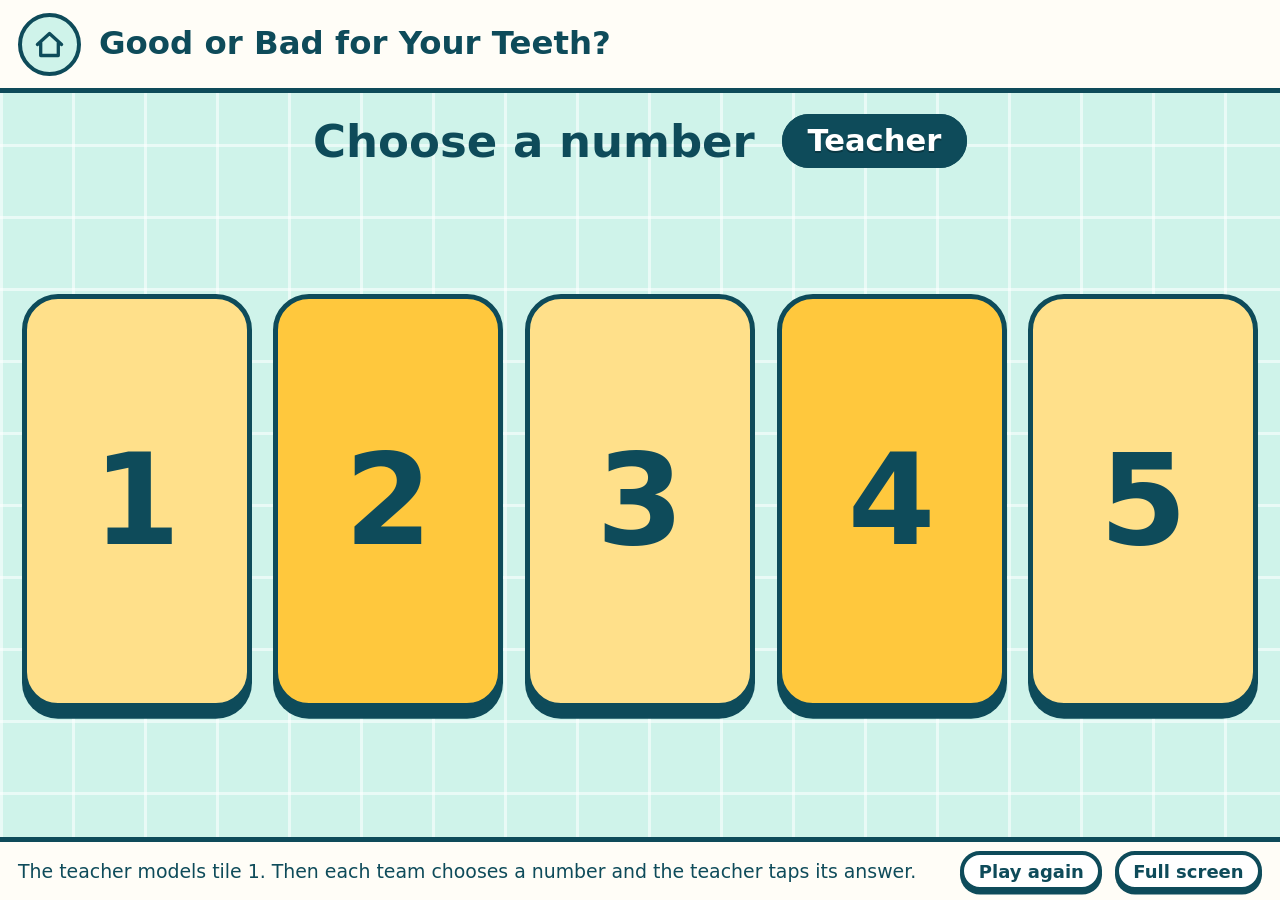
==== game1-good-or-bad.html @ 9997c7ab "Add files via upload" ====
<!doctype html>
<html lang="en">
<head>
<meta charset="utf-8">
<meta name="viewport" content="width=device-width, initial-scale=1">
<title>Good or Bad for Your Teeth? | Dental Care Games</title>
<style>
:root{
  --ink:#0E4B5A; --mint:#CFF3EA; --mint-deep:#9FE3D3; --enamel:#FFFDF7; --good:#22A55B; --bad:#E5484D; --sun:#FFC83D;
  --red:#E5484D; --blue:#3B82F6; --green:#22A55B; --yellow:#F2B705;
  --font: ui-rounded, "Arial Rounded MT Bold", "Nunito", "Trebuchet MS", "Segoe UI", system-ui, sans-serif;
}
*{box-sizing:border-box}
html,body{height:100%;margin:0}
body{
  font-family:var(--font); color:var(--ink); background-color:var(--mint);
  background-image:linear-gradient(rgba(255,255,255,.55) 3px,transparent 3px),linear-gradient(90deg,rgba(255,255,255,.55) 3px,transparent 3px);
  background-size:72px 72px; display:flex; flex-direction:column; overflow:hidden; user-select:none; -webkit-user-select:none;
}
button{font-family:inherit;color:inherit;cursor:pointer}
button:focus-visible,a:focus-visible{outline:5px solid var(--sun);outline-offset:3px}
.art{display:block;width:100%;height:100%}

/* top bar */
.bar{display:flex;align-items:center;gap:2vmin;padding:1.4vmin 2vmin;background:var(--enamel);border-bottom:.6vmin solid var(--ink)}
.bar h1{font-size:clamp(18px,3.6vmin,44px);margin:0;line-height:1.1;flex:0 1 auto}
.home{flex:none;width:7vmin;height:7vmin;min-width:44px;min-height:44px;border-radius:50%;background:var(--mint);border:.5vmin solid var(--ink);display:grid;place-items:center;text-decoration:none}
.home svg{width:60%;height:60%}
#teams{margin-left:auto;display:flex;gap:1.2vmin}
.team{position:relative;display:flex;align-items:center;gap:1vmin;padding:.8vmin 1.4vmin;border-radius:3vmin;border:.5vmin solid var(--ink);background:var(--c);color:#fff;font-weight:700;opacity:.55;transition:transform .2s,opacity .2s}
.team.on{opacity:1;transform:translateY(.6vmin) scale(1.08);box-shadow:0 .8vmin 0 var(--ink)}
.team .nm{font-size:clamp(12px,2.2vmin,26px);text-shadow:0 2px 0 rgba(0,0,0,.25)}
.team .sc{font-size:clamp(18px,4vmin,48px);min-width:1.4em;text-align:center;background:#fff;color:var(--ink);border-radius:2vmin;padding:0 .8vmin;line-height:1.25}
.team .adj{display:flex;flex-direction:column;gap:.3vmin}
.team .adj button{width:3.2vmin;height:3.2vmin;min-width:22px;min-height:22px;border-radius:50%;border:.3vmin solid var(--ink);background:#fff;color:var(--ink);font-size:clamp(11px,2vmin,20px);line-height:1;padding:0;font-weight:800}
.team.pop .sc{animation:pop .5s}
@keyframes pop{40%{transform:scale(1.5)}}

/* stage */
#stage{flex:1;min-height:0;position:relative;display:flex;align-items:center;justify-content:center;padding:2.4vmin}
.foot{display:flex;align-items:center;gap:1.4vmin;padding:1vmin 2vmin;background:var(--enamel);border-top:.6vmin solid var(--ink);font-size:clamp(12px,2.1vmin,22px)}
.foot .sp{flex:1}
.btn{border:.5vmin solid var(--ink);background:#fff;border-radius:3vmin;padding:1vmin 2.4vmin;font-size:clamp(14px,2.6vmin,30px);font-weight:700;box-shadow:0 .7vmin 0 var(--ink);transition:transform .08s,box-shadow .08s}
.btn:active{transform:translateY(.5vmin);box-shadow:0 .2vmin 0 var(--ink)}
.btn.small{font-size:clamp(12px,2vmin,20px);padding:.6vmin 1.6vmin;box-shadow:0 .4vmin 0 var(--ink)}
.btn.go{background:var(--sun)}
a.btn{color:var(--ink);text-decoration:none;display:inline-block}
.btn.good{background:var(--good);color:#fff}
.btn.bad{background:var(--bad);color:#fff}
.btn[disabled]{opacity:.45;cursor:default}
.card{background:var(--enamel);border:.6vmin solid var(--ink);border-radius:4vmin;box-shadow:0 1.2vmin 0 var(--ink)}
.turn{font-size:clamp(16px,3.4vmin,40px);font-weight:700;padding:.6vmin 2.4vmin;border-radius:3vmin;border:.5vmin solid var(--ink);background:var(--c);color:#fff;text-shadow:0 2px 0 rgba(0,0,0,.25)}
.big{font-size:clamp(28px,8vmin,110px);font-weight:800;line-height:1}
.phrase{font-size:clamp(20px,5vmin,64px);font-weight:700}
.goodc{color:var(--good)} .badc{color:var(--bad)}
.hidden{display:none !important}
.shake{animation:shake .4s}
@keyframes shake{20%{transform:translateX(-2vmin)}40%{transform:translateX(2vmin)}60%{transform:translateX(-1.2vmin)}80%{transform:translateX(1.2vmin)}}
.pulse{animation:pulse .6s}
@keyframes pulse{50%{transform:scale(1.05)}}

/* overlay */
.over{position:absolute;inset:0;background:rgba(14,75,90,.55);display:flex;align-items:center;justify-content:center;padding:3vmin;z-index:5}
.panel{width:min(100%,150vmin);max-height:100%;padding:3vmin 4vmin;display:flex;flex-direction:column;align-items:center;gap:2vmin;text-align:center}
.finish h2{font-size:clamp(28px,7vmin,96px);margin:0}
.finish .rows{display:flex;gap:2vmin;align-items:flex-end}
.finish .res{display:flex;flex-direction:column;align-items:center;gap:1vmin;font-weight:700;font-size:clamp(14px,2.8vmin,32px)}
.finish .res .col{width:13vmin;border:.5vmin solid var(--ink);border-radius:2vmin 2vmin 0 0;background:var(--c);display:flex;align-items:flex-start;justify-content:center;color:#fff;font-size:clamp(22px,5vmin,64px);padding-top:.6vmin;text-shadow:0 2px 0 rgba(0,0,0,.25)}
.finish .crown{width:9vmin;height:9vmin}
.stars{position:absolute;inset:0;pointer-events:none;overflow:hidden;z-index:6}
.stars i{position:absolute;width:5vmin;height:5vmin;animation:fly 1.1s ease-out forwards}
@keyframes fly{to{transform:translate(var(--dx),var(--dy)) rotate(260deg) scale(.4);opacity:0}}
@media (prefers-reduced-motion:reduce){*{animation-duration:.01s !important;transition-duration:.01s !important}}

.g1{width:100%;height:100%;display:flex;flex-direction:column;gap:2vmin;align-items:center}
.head{display:flex;gap:3vmin;align-items:center}
.grid{flex:1;min-height:0;display:grid;grid-template-columns:repeat(5,1fr);grid-template-rows:minmax(0,46vmin);align-content:center;gap:2.4vmin;width:min(100%,160vmin)}
.tile{border:.6vmin solid var(--ink);border-radius:4vmin;background:var(--sun);box-shadow:0 1.2vmin 0 var(--ink);font-size:clamp(40px,14vmin,180px);font-weight:800;display:grid;place-items:center;min-height:0;padding:0}
.tile:nth-child(odd){background:#FFE08A}
.tile:active{transform:translateY(.8vmin);box-shadow:0 .4vmin 0 var(--ink)}
.tile.done{background:#fff;box-shadow:none;padding:1vmin;border-width:1vmin}
.tile.done.g{border-color:var(--good)} .tile.done.b{border-color:var(--bad)}
.pic{width:min(36vmin,50%);aspect-ratio:1;background:#fff;border:.6vmin solid var(--ink);border-radius:4vmin;padding:1.5vmin}
.row{display:flex;gap:3vmin;align-items:center;justify-content:center;flex-wrap:wrap}
.ansb{display:flex;align-items:center;gap:1.4vmin;font-size:clamp(22px,6vmin,72px);padding:1vmin 4vmin 1vmin 2vmin}
.ico{display:inline-block;width:9vmin;height:9vmin;background:#fff;border-radius:50%;border:.4vmin solid var(--ink);padding:.6vmin}
.big-ico{width:14vmin;height:14vmin}
.note{font-size:clamp(14px,3vmin,34px);font-weight:700}

</style>
</head>
<body>
<header class="bar">
  <a class="home" href="index.html" aria-label="All games"><svg viewBox="0 0 60 60" aria-hidden="true"><path d="M8 30 L30 10 L52 30 M14 26 V50 H46 V26" fill="none" stroke="#0E4B5A" stroke-width="6" stroke-linecap="round" stroke-linejoin="round"/></svg></a>
  <h1>Good or Bad for Your Teeth?</h1>
  
</header>
<main id="stage">
<div class="g1">
  <div class="head"><span class="phrase">Choose a number</span><span id="who"></span></div>
  <div class="grid" id="grid"></div>
</div>
<div class="over hidden" id="qv"><div class="panel card" id="panel">
  <div id="who2"></div>
  <div class="pic" id="pic"></div>
  <div class="phrase" id="qtext">Good or bad for your teeth?</div>
  <div class="row" id="ans">
    <button class="btn good ansb" data-v="1"><span class="ico" data-art="toothHappy"></span>Good</button>
    <button class="btn bad ansb" data-v="0"><span class="ico" data-art="toothSad"></span>Bad</button>
  </div>
  <div class="row hidden" id="res">
    <span class="ico big-ico" id="resico"></span><span class="big" id="restext"></span>
    <span class="note" id="resnote"></span><button class="btn go" id="next">Next team</button>
  </div>
</div></div>

</main>
<footer class="foot">
  <span>The teacher models tile 1. Then each team chooses a number and the teacher taps its answer.</span><span class="sp"></span>
  
  <button class="btn small" id="btnAgain">Play again</button>
  <button class="btn small" id="btnFull">Full screen</button>
</footer>
<script>
// Original pictures for the Dental Care games. Every picture is drawn in a 200 x 200 box.
const INK = '#0E4B5A';
const S = `stroke="${INK}" stroke-width="5" stroke-linejoin="round" stroke-linecap="round"`;
const S4 = `stroke="${INK}" stroke-width="4" stroke-linejoin="round" stroke-linecap="round"`;

const TOOTH_PATH = 'M60 36 C36 36 26 60 31 92 C35 122 42 150 55 170 C64 183 75 171 79 150 C83 131 90 124 100 124 C110 124 117 131 121 150 C125 171 136 183 145 170 C158 150 165 122 169 92 C174 60 164 36 140 36 C124 36 116 46 100 46 C84 46 76 36 60 36 Z';

function toothShape(fill) { return `<path d="${TOOTH_PATH}" fill="${fill}" ${S}/>`; }

function kid(mouth) {
  return `<circle cx="78" cy="110" r="54" fill="#FFD9B8" ${S}/>
  <path d="M25 104 C20 62 52 44 80 46 C112 44 138 66 131 106 C120 86 102 74 78 78 C56 74 38 88 25 104 Z" fill="#5B3A29" ${S}/>
  <circle cx="60" cy="110" r="5.5" fill="${INK}"/><circle cx="96" cy="110" r="5.5" fill="${INK}"/>
  <circle cx="45" cy="127" r="8" fill="#FF9E8F" opacity=".75"/><circle cx="111" cy="127" r="8" fill="#FF9E8F" opacity=".75"/>
  ${mouth}`;
}
const MOUTH_SMILE = `<path d="M56 131 Q78 156 100 131 Z" fill="#fff" ${S4}/>`;
const MOUTH_OPEN = `<ellipse cx="78" cy="140" rx="14" ry="11" fill="#B3364A" ${S4}/>`;

function candy(x, y, r, color, scale) {
  return `<g transform="translate(${x},${y}) rotate(${r}) scale(${scale || 1})">
    <path d="M-20 0 L-44 -15 L-44 15 Z" fill="${color}" ${S4}/><path d="M20 0 L44 -15 L44 15 Z" fill="${color}" ${S4}/>
    <ellipse rx="25" ry="18" fill="${color}" ${S4}/>
    <path d="M-8 -16 Q2 0 -8 16 M8 -16 Q18 0 8 16" fill="none" stroke="#fff" stroke-width="5" stroke-linecap="round"/></g>`;
}
function toothbrush(x, y, r, scale) {
  return `<g transform="translate(${x},${y}) rotate(${r}) scale(${scale || 1})">
    <rect x="20" y="-7" width="100" height="14" rx="7" fill="#3B82F6" ${S4}/>
    <rect x="-10" y="-9" width="38" height="12" rx="4" fill="#3B82F6" ${S4}/>
    <rect x="-8" y="-24" width="34" height="16" rx="4" fill="#fff" ${S4}/>
    <path d="M1 -24 V-9 M9 -24 V-9 M17 -24 V-9" stroke="${INK}" stroke-width="2.5"/></g>`;
}
function pencil(x, y, r, scale, bites) {
  const marks = bites ? `<path d="M30 -9 a7 7 0 0 0 14 0 Z M52 -9 a7 7 0 0 0 14 0 Z M40 9 a7 7 0 0 1 14 0 Z" fill="#8A5A2B" ${S4}/>` : '';
  return `<g transform="translate(${x},${y}) rotate(${r}) scale(${scale || 1})">
    <rect x="-14" y="-9" width="16" height="18" rx="4" fill="#FF8FA3" ${S4}/>
    <rect x="2" y="-9" width="98" height="18" fill="#F5B300" ${S4}/>
    <path d="M100 -9 L128 0 L100 9 Z" fill="#F3D2A9" ${S4}/><path d="M118 -3.4 L128 0 L118 3.4 Z" fill="${INK}"/>
    ${marks}</g>`;
}
function star(cx, cy, r, fill) {
  let d = '';
  for (let i = 0; i < 10; i++) {
    const a = -Math.PI / 2 + i * Math.PI / 5, rr = i % 2 ? r * 0.45 : r;
    d += (i ? 'L' : 'M') + (cx + rr * Math.cos(a)).toFixed(1) + ' ' + (cy + rr * Math.sin(a)).toFixed(1) + ' ';
  }
  return `<path d="${d}Z" fill="${fill || '#FFC83D'}" ${S4}/>`;
}
function calendar(marks) {
  let cells = '';
  const pos = [[44, 92], [82, 92], [120, 92], [158, 92], [63, 132], [101, 132], [139, 132]];
  pos.forEach(([x, y]) => {
    cells += `<rect x="${x - 16}" y="${y - 16}" width="32" height="32" rx="6" fill="#fff" ${S4}/>`;
    cells += marks === 'stars' ? star(x, y, 11, '#FFC83D').replace('stroke-width="4"', 'stroke-width="2.5"')
      : `<path d="M${x - 8} ${y} l6 7 l11 -13" fill="none" stroke="#22A55B" stroke-width="5" stroke-linecap="round" stroke-linejoin="round"/>`;
  });
  return `<rect x="18" y="34" width="166" height="136" rx="14" fill="#EAF6FF" ${S}/>
    <path d="M18 66 H184 V48 a14 14 0 0 0 -14 -14 H32 a14 14 0 0 0 -14 14 Z" fill="#E5484D" ${S}/>
    <path d="M56 24 V46 M146 24 V46" ${S}/>${cells}`;
}

const ART = {
  toothHappy: () => `${toothShape('#FFFFFF')}
    <circle cx="80" cy="80" r="6" fill="${INK}"/><circle cx="120" cy="80" r="6" fill="${INK}"/>
    <path d="M78 98 Q100 120 122 98" fill="none" ${S}/>
    <circle cx="64" cy="96" r="8" fill="#FF9E8F" opacity=".7"/><circle cx="136" cy="96" r="8" fill="#FF9E8F" opacity=".7"/>
    ${star(160, 40, 15)}${star(36, 34, 10)}`,
  toothSad: () => `${toothShape('#E9DFA8')}
    <path d="M72 76 l14 6 M128 76 l-14 6" ${S}/>
    <circle cx="80" cy="88" r="5.5" fill="${INK}"/><circle cx="120" cy="88" r="5.5" fill="${INK}"/>
    <path d="M80 114 Q100 98 120 114" fill="none" ${S}/>
    <ellipse cx="62" cy="64" rx="9" ry="7" fill="#7A5B2E"/><ellipse cx="140" cy="108" rx="8" ry="10" fill="#7A5B2E"/><circle cx="104" cy="60" r="5" fill="#7A5B2E"/>
    <path d="M150 62 q8 14 0 20 q-8 -6 0 -20 Z" fill="#7CC4F5" ${S4}/>`,
  brushA: () => `${kid(MOUTH_SMILE)}${toothbrush(88, 150, -14, 0.8)}
    <circle cx="108" cy="150" r="9" fill="#fff" ${S4}/><circle cx="122" cy="160" r="6" fill="#fff" ${S4}/><circle cx="96" cy="162" r="5" fill="#fff" ${S4}/>`,
  brushB: () => `${toothbrush(40, 78, 18, 1.15)}
    <g transform="translate(60,140) rotate(-10)"><rect x="0" y="-22" width="92" height="44" rx="8" fill="#fff" ${S}/>
    <rect x="16" y="-22" width="40" height="44" fill="#2EC4B6" ${S4}/><rect x="92" y="-12" width="18" height="24" rx="4" fill="#E5484D" ${S4}/>
    <path d="M110 0 q16 -14 26 0 q-12 12 -26 0 Z" fill="#fff" ${S4}/></g>`,
  candyA: () => `${kid(MOUTH_OPEN)}${candy(140, 146, -20, '#FF6B9D')}`,
  candyB: () => `<path d="M118 108 L150 180" ${S}/>
    <circle cx="106" cy="76" r="44" fill="#FF6B9D" ${S}/>
    <path d="M106 76 m0 -8 a8 8 0 1 1 -8 8 a18 18 0 1 1 18 18 a28 28 0 1 1 -28 -28" fill="none" stroke="#fff" stroke-width="6" stroke-linecap="round"/>
    ${candy(52, 154, 14, '#FFC83D', 0.8)}${candy(160, 62, -30, '#7CC4F5', 0.62)}`,
  dentistA: () => `<circle cx="92" cy="112" r="54" fill="#FFD9B8" ${S}/>
    <path d="M40 96 C40 58 66 44 92 44 C118 44 144 58 144 96 C126 82 112 78 92 78 C72 78 58 82 40 96 Z" fill="#DFF3FF" ${S}/>
    <path d="M92 52 v18 M83 61 h18" stroke="#22A55B" stroke-width="7" stroke-linecap="round"/>
    <circle cx="74" cy="106" r="5.5" fill="${INK}"/><circle cx="110" cy="106" r="5.5" fill="${INK}"/>
    <path d="M52 124 Q92 112 132 124 L128 150 Q92 172 56 150 Z" fill="#7CC4F5" ${S}/>
    <path d="M52 126 L40 116 M132 126 L144 116" ${S4}/>
    <path d="M150 186 L170 122" ${S}/><circle cx="172" cy="104" r="20" fill="#EAF6FF" ${S}/>`,
  dentistB: () => `<g transform="translate(-14,12) scale(.86)">${toothShape('#FFFFFF')}
    <circle cx="80" cy="82" r="6" fill="${INK}"/><circle cx="120" cy="82" r="6" fill="${INK}"/><path d="M80 100 Q100 118 120 100" fill="none" ${S}/></g>
    <path d="M132 188 L158 108" ${S}/><circle cx="162" cy="90" r="24" fill="#EAF6FF" ${S}/>
    <circle cx="44" cy="44" r="26" fill="#22A55B" ${S4}/><path d="M44 30 v28 M30 44 h28" stroke="#fff" stroke-width="9" stroke-linecap="round"/>`,
  pencilA: () => `${kid(`<ellipse cx="78" cy="142" rx="17" ry="13" fill="#B3364A" ${S4}/>`)}${pencil(72, 143, -6, 0.86)}
    <rect x="64" y="130" width="11" height="9" rx="2" fill="#fff" ${S4}/><rect x="80" y="130" width="11" height="9" rx="2" fill="#fff" ${S4}/>`,
  pencilB: () => `${pencil(38, 150, -38, 1.18, true)}
    <path d="M36 44 l10 12 M60 30 l4 15 M20 66 l14 6" ${S}/>`,
  apple: () => `${kid(MOUTH_OPEN)}
    <path d="M148 120 C128 104 104 122 110 150 C114 172 132 184 148 176 C164 184 182 172 186 150 C192 122 168 104 148 120 Z" fill="#E5484D" ${S}/>
    <path d="M148 120 q-2 -16 10 -22" fill="none" ${S}/><path d="M158 100 q16 -10 24 2 q-14 10 -24 -2 Z" fill="#22A55B" ${S4}/>`,
  soda: () => `${kid(MOUTH_OPEN)}
    <path d="M118 112 L182 112 L172 186 L128 186 Z" fill="#8A4B2A" ${S}/>
    <path d="M118 112 L182 112 L179 132 L121 132 Z" fill="#fff" ${S4}/>
    <circle cx="140" cy="152" r="5" fill="#fff" opacity=".8"/><circle cx="158" cy="168" r="4" fill="#fff" opacity=".8"/><circle cx="160" cy="146" r="3" fill="#fff" opacity=".8"/>
    <path d="M150 122 L138 96 L96 140" fill="none" stroke="#E5484D" stroke-width="7" stroke-linecap="round" stroke-linejoin="round"/>`,
  milk: () => `${kid(MOUTH_SMILE)}
    <path d="M122 104 L180 104 L174 186 L128 186 Z" fill="#EAF6FF" ${S}/>
    <path d="M124 128 L178 128 L174 186 L128 186 Z" fill="#fff" ${S4}/>
    <path d="M58 133 q20 -10 40 0" fill="none" stroke="#fff" stroke-width="7" stroke-linecap="round"/>`,
  chocolate: () => `${kid(MOUTH_OPEN)}
    <g transform="translate(146,146) rotate(14)"><rect x="-34" y="-44" width="68" height="88" rx="6" fill="#6B3E26" ${S}/>
    <path d="M-34 -14 H34 M-34 16 H34 M0 -44 V44" stroke="#8A5A3C" stroke-width="5"/>
    <path d="M-34 10 H34 V44 a6 6 0 0 1 -6 6 H-28 a6 6 0 0 1 -6 -6 Z" fill="#F5B300" ${S4} transform="translate(0,-6)"/></g>`,
  sun: () => `<g ${S}><path d="M100 14 V34 M100 166 V186 M14 100 H34 M166 100 H186 M39 39 L53 53 M147 147 L161 161 M39 161 L53 147 M147 53 L161 39"/></g>
    <circle cx="100" cy="100" r="52" fill="#FFC83D" ${S}/>
    <circle cx="82" cy="92" r="6" fill="${INK}"/><circle cx="118" cy="92" r="6" fill="${INK}"/><path d="M80 110 Q100 130 120 110" fill="none" ${S}/>`,
  plate: () => `<circle cx="100" cy="104" r="62" fill="#fff" ${S}/><circle cx="100" cy="104" r="40" fill="#EAF6FF" ${S4}/>
    <circle cx="88" cy="96" r="4" fill="#C98A4B"/><circle cx="112" cy="112" r="3.5" fill="#C98A4B"/><circle cx="104" cy="92" r="3" fill="#C98A4B"/>
    <path d="M20 40 V84 M10 40 V68 a10 10 0 0 0 20 0 V40 M20 84 V172" fill="none" ${S}/>
    <path d="M180 172 V92 M180 92 c-14 -8 -14 -44 0 -54 c14 10 14 46 0 54 Z" fill="#EAF6FF" ${S}/>`,
  calendar: () => calendar('ticks'),
  calendarStars: () => calendar('stars'),
  star: () => `${star(100, 104, 78)}<circle cx="84" cy="98" r="6" fill="${INK}"/><circle cx="116" cy="98" r="6" fill="${INK}"/><path d="M84 116 Q100 132 116 116" fill="none" ${S}/>`,
  ear: () => `<path d="M70 150 C40 120 44 50 100 44 C150 40 168 96 140 122 C126 134 126 150 116 162 C104 176 82 172 78 156" fill="#FFD9B8" ${S}/>
    <path d="M84 116 C74 92 86 70 106 72 C126 74 130 96 116 106" fill="none" ${S}/>
    <path d="M160 60 q14 20 0 40 M176 46 q24 34 0 68" fill="none" ${S}/>`,
  thumbUp: () => `<path d="M40 96 H72 V172 H40 Z" fill="#fff" ${S}/><path d="M72 100 C92 86 96 62 96 40 C116 36 124 58 116 86 H152 C170 86 170 108 158 110 C170 114 168 132 154 134 C164 140 160 156 148 156 C154 164 148 174 136 174 H96 C84 174 80 168 72 166 Z" fill="#FFD9B8" ${S}/>`,
};

function artInner(key) { return (ART[key] || ART.star)(); }
function art(key, cls) { return `<svg class="art ${cls || ''}" viewBox="0 0 200 200" aria-hidden="true">${artInner(key)}</svg>`; }


// Shared engine: teacher model turn + four teams, sounds, finish screen.
const TEAMS = [
  { name: 'Red', color: 'var(--red)' }, { name: 'Blue', color: 'var(--blue)' },
  { name: 'Green', color: 'var(--green)' }, { name: 'Yellow', color: 'var(--yellow)' },
];
const TEACHER = { name: 'Teacher', color: 'var(--ink)' };
let turn = 0; // -1 = teacher's model round
const $ = (s, el) => (el || document).querySelector(s);
const el = (html) => { const t = document.createElement('template'); t.innerHTML = html.trim(); return t.content.firstChild; };
const who = (i) => (i < 0 ? TEACHER : TEAMS[i]);
// Points are kept by the teacher on the board, so the games show no scores.
function setTurn(i) { turn = i < 0 ? -1 : i % 4; document.dispatchEvent(new CustomEvent('turn')); }
function nextTurn() { setTurn(turn < 0 ? 0 : turn + 1); }
// Classes use groups 1-4 with no team names, so only the teacher's model turn shows a label.
function turnChip() { return turn < 0 ? `<span class="turn" style="--c:${TEACHER.color}">Teacher</span>` : ''; }

let AC;
function tone(freq, dur, type, when, gain) {
  try {
    AC = AC || new (window.AudioContext || window.webkitAudioContext)();
    const o = AC.createOscillator(), g = AC.createGain();
    o.type = type || 'sine'; o.frequency.value = freq; o.connect(g); g.connect(AC.destination);
    const t = AC.currentTime + (when || 0);
    g.gain.setValueAtTime(gain || 0.16, t); g.gain.exponentialRampToValueAtTime(0.001, t + dur);
    o.start(t); o.stop(t + dur);
  } catch (e) { /* no sound available */ }
}
const sfx = {
  good() { tone(523, .15); tone(659, .15, 'sine', .12); tone(784, .3, 'sine', .24); },
  bad() { tone(196, .25, 'sawtooth', 0, .07); tone(147, .35, 'sawtooth', .18, .07); },
  tap() { tone(440, .07, 'triangle'); },
  tick() { tone(880, .05, 'square', 0, .05); },
  win() { [523, 659, 784, 1047, 1319].forEach((f, i) => tone(f, .25, 'triangle', i * .14)); },
};

function burst() {
  const box = el('<div class="stars"></div>');
  for (let i = 0; i < 14; i++) {
    const a = Math.random() * Math.PI * 2, d = 25 + Math.random() * 30;
    const s = el(`<i style="left:50%;top:45%;--dx:${(Math.cos(a) * d).toFixed(0)}vmin;--dy:${(Math.sin(a) * d).toFixed(0)}vmin"><svg viewBox="0 0 200 200">${star(100, 100, 90)}</svg></i>`);
    box.appendChild(s);
  }
  $('#stage').appendChild(box); setTimeout(() => box.remove(), 1200);
}

function showFinish(title) {
  const o = el(`<div class="over"><div class="panel card finish"><h2>${title || 'Great job!'}</h2>
    <div style="display:flex;gap:2vmin"><button class="btn" id="finAgain">Play again</button><a class="btn go" href="index.html" style="text-decoration:none">All games</a></div></div></div>`);
  $('#stage').appendChild(o); $('#finAgain').onclick = () => location.reload(); sfx.win(); burst();
}

document.addEventListener('DOMContentLoaded', () => {
  const again = $('#btnAgain'); if (again) again.onclick = () => location.reload();
  const full = $('#btnFull'); if (full) full.onclick = () => {
    if (document.fullscreenElement) document.exitFullscreen(); else if (document.documentElement.requestFullscreen) document.documentElement.requestFullscreen().catch(() => {});
  };
});

const TILES = [['candyA', 0], ['brushA', 1], ['pencilA', 0], ['dentistA', 1], ['soda', 0]];
turn = -1; // tile chosen by the teacher as a model
const done = TILES.map(() => false);
let cur = -1;
document.querySelectorAll('[data-art]').forEach((n) => { n.innerHTML = art(n.dataset.art); });
function draw() {
  $('#who').innerHTML = turnChip();
  $('#grid').innerHTML = TILES.map((t, i) => (done[i]
    ? `<div class="tile done ${t[1] ? 'g' : 'b'}">${art(t[0])}</div>`
    : `<button class="tile" data-i="${i}" aria-label="Tile ${i + 1}">${i + 1}</button>`)).join('');
}
$('#grid').addEventListener('click', (e) => {
  const b = e.target.closest('button.tile'); if (!b) return;
  cur = +b.dataset.i; sfx.tap();
  $('#pic').innerHTML = art(TILES[cur][0]); $('#who2').innerHTML = turnChip();
  $('#ans').classList.remove('hidden'); $('#res').classList.add('hidden'); $('#qtext').classList.remove('hidden');
  $('#qv').classList.remove('hidden');
});
$('#ans').addEventListener('click', (e) => {
  const b = e.target.closest('button'); if (!b) return;
  const good = TILES[cur][1] === 1, ok = (+b.dataset.v === 1) === good;
  $('#ans').classList.add('hidden'); $('#qtext').classList.add('hidden'); $('#res').classList.remove('hidden');
  $('#resico').innerHTML = art(good ? 'toothHappy' : 'toothSad');
  $('#restext').textContent = good ? 'Good!' : 'Bad!'; $('#restext').className = 'big ' + (good ? 'goodc' : 'badc');
  $('#resnote').textContent = ok ? 'Well done!' : 'Good try!';
  if (ok) { sfx.good(); burst(); } else { sfx.bad(); $('#panel').classList.remove('shake'); void $('#panel').offsetWidth; $('#panel').classList.add('shake'); }
});
$('#next').onclick = () => {
  done[cur] = true; $('#qv').classList.add('hidden');
  if (done.every(Boolean)) { draw(); showFinish('Great job!'); } else { nextTurn(); draw(); }
};
draw();

</script>
</body>
</html>
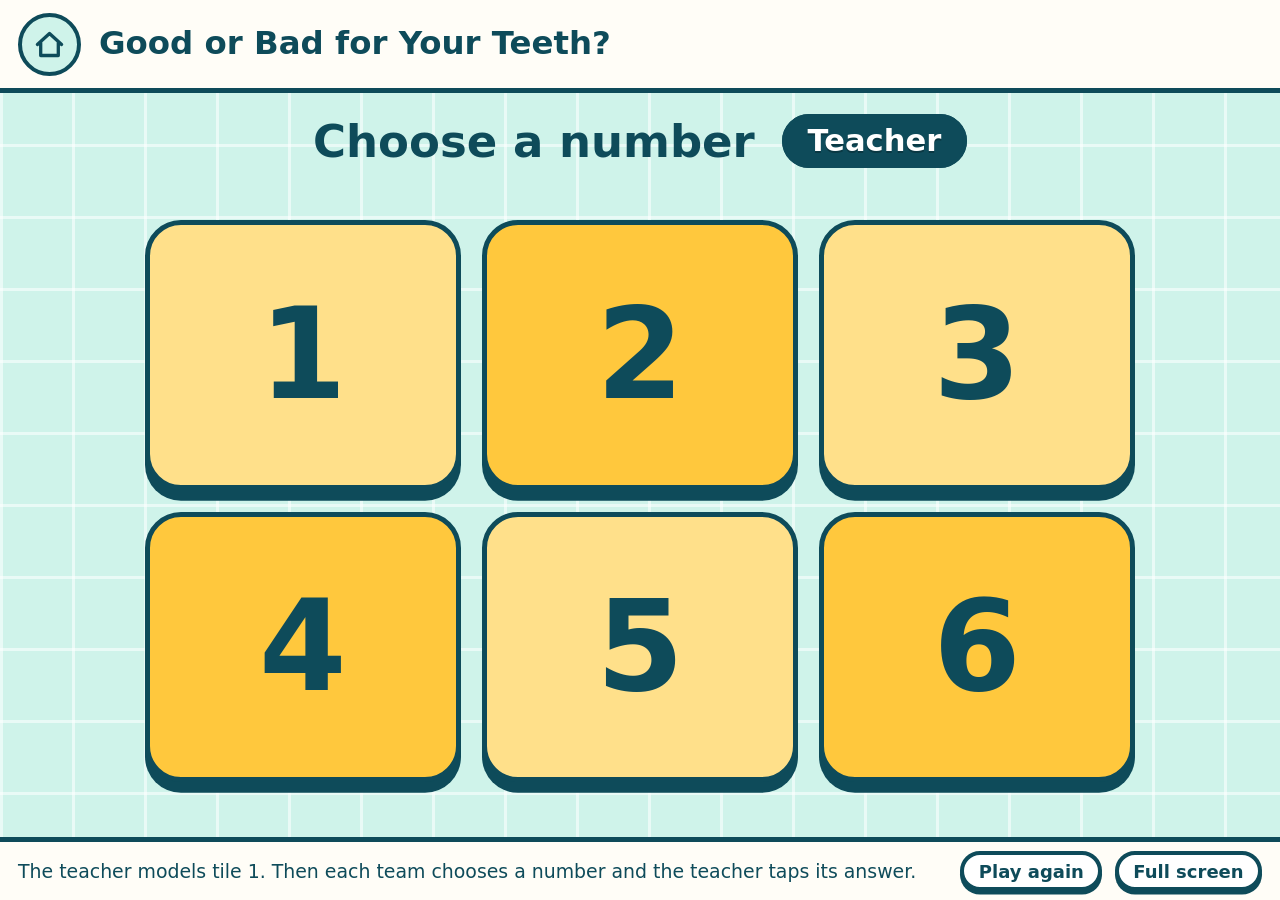
==== commit f3f42f48: "Add White team: 5 teams (more tiles/questions/cards/rounds/teeth)" ====
--- a/game1-good-or-bad.html
+++ b/game1-good-or-bad.html
@@ -7,7 +7,7 @@
 <style>
 :root{
   --ink:#0E4B5A; --mint:#CFF3EA; --mint-deep:#9FE3D3; --enamel:#FFFDF7; --good:#22A55B; --bad:#E5484D; --sun:#FFC83D;
-  --red:#E5484D; --blue:#3B82F6; --green:#22A55B; --yellow:#F2B705;
+  --red:#E5484D; --blue:#3B82F6; --green:#22A55B; --yellow:#F2B705; --white:#FFFFFF;
   --font: ui-rounded, "Arial Rounded MT Bold", "Nunito", "Trebuchet MS", "Segoe UI", system-ui, sans-serif;
 }
 *{box-sizing:border-box}
@@ -74,7 +74,7 @@
 
 .g1{width:100%;height:100%;display:flex;flex-direction:column;gap:2vmin;align-items:center}
 .head{display:flex;gap:3vmin;align-items:center}
-.grid{flex:1;min-height:0;display:grid;grid-template-columns:repeat(5,1fr);grid-template-rows:minmax(0,46vmin);align-content:center;gap:2.4vmin;width:min(100%,160vmin)}
+.grid{flex:1;min-height:0;display:grid;grid-template-columns:repeat(3,1fr);grid-template-rows:repeat(2,minmax(0,30vmin));align-content:center;gap:2.4vmin;width:min(100%,110vmin)}
 .tile{border:.6vmin solid var(--ink);border-radius:4vmin;background:var(--sun);box-shadow:0 1.2vmin 0 var(--ink);font-size:clamp(40px,14vmin,180px);font-weight:800;display:grid;place-items:center;min-height:0;padding:0}
 .tile:nth-child(odd){background:#FFE08A}
 .tile:active{transform:translateY(.8vmin);box-shadow:0 .4vmin 0 var(--ink)}
@@ -257,10 +257,11 @@
 function art(key, cls) { return `<svg class="art ${cls || ''}" viewBox="0 0 200 200" aria-hidden="true">${artInner(key)}</svg>`; }
 
 
-// Shared engine: teacher model turn + four teams, sounds, finish screen.
+// Shared engine: teacher model turn + five teams, sounds, finish screen.
 const TEAMS = [
   { name: 'Red', color: 'var(--red)' }, { name: 'Blue', color: 'var(--blue)' },
   { name: 'Green', color: 'var(--green)' }, { name: 'Yellow', color: 'var(--yellow)' },
+  { name: 'White', color: 'var(--white)' },
 ];
 const TEACHER = { name: 'Teacher', color: 'var(--ink)' };
 let turn = 0; // -1 = teacher's model round
@@ -268,9 +269,9 @@
 const el = (html) => { const t = document.createElement('template'); t.innerHTML = html.trim(); return t.content.firstChild; };
 const who = (i) => (i < 0 ? TEACHER : TEAMS[i]);
 // Points are kept by the teacher on the board, so the games show no scores.
-function setTurn(i) { turn = i < 0 ? -1 : i % 4; document.dispatchEvent(new CustomEvent('turn')); }
+function setTurn(i) { turn = i < 0 ? -1 : i % TEAMS.length; document.dispatchEvent(new CustomEvent('turn')); }
 function nextTurn() { setTurn(turn < 0 ? 0 : turn + 1); }
-// Classes use groups 1-4 with no team names, so only the teacher's model turn shows a label.
+// Classes use groups 1-5 (Red, Blue, Green, Yellow, White) with no team names, so only the teacher's model turn shows a label.
 function turnChip() { return turn < 0 ? `<span class="turn" style="--c:${TEACHER.color}">Teacher</span>` : ''; }
 
 let AC;
@@ -315,7 +316,7 @@
   };
 });
 
-const TILES = [['candyA', 0], ['brushA', 1], ['pencilA', 0], ['dentistA', 1], ['soda', 0]];
+const TILES = [['candyA', 0], ['brushA', 1], ['pencilA', 0], ['dentistA', 1], ['soda', 0], ['brushB', 1]];
 turn = -1; // tile chosen by the teacher as a model
 const done = TILES.map(() => false);
 let cur = -1;
